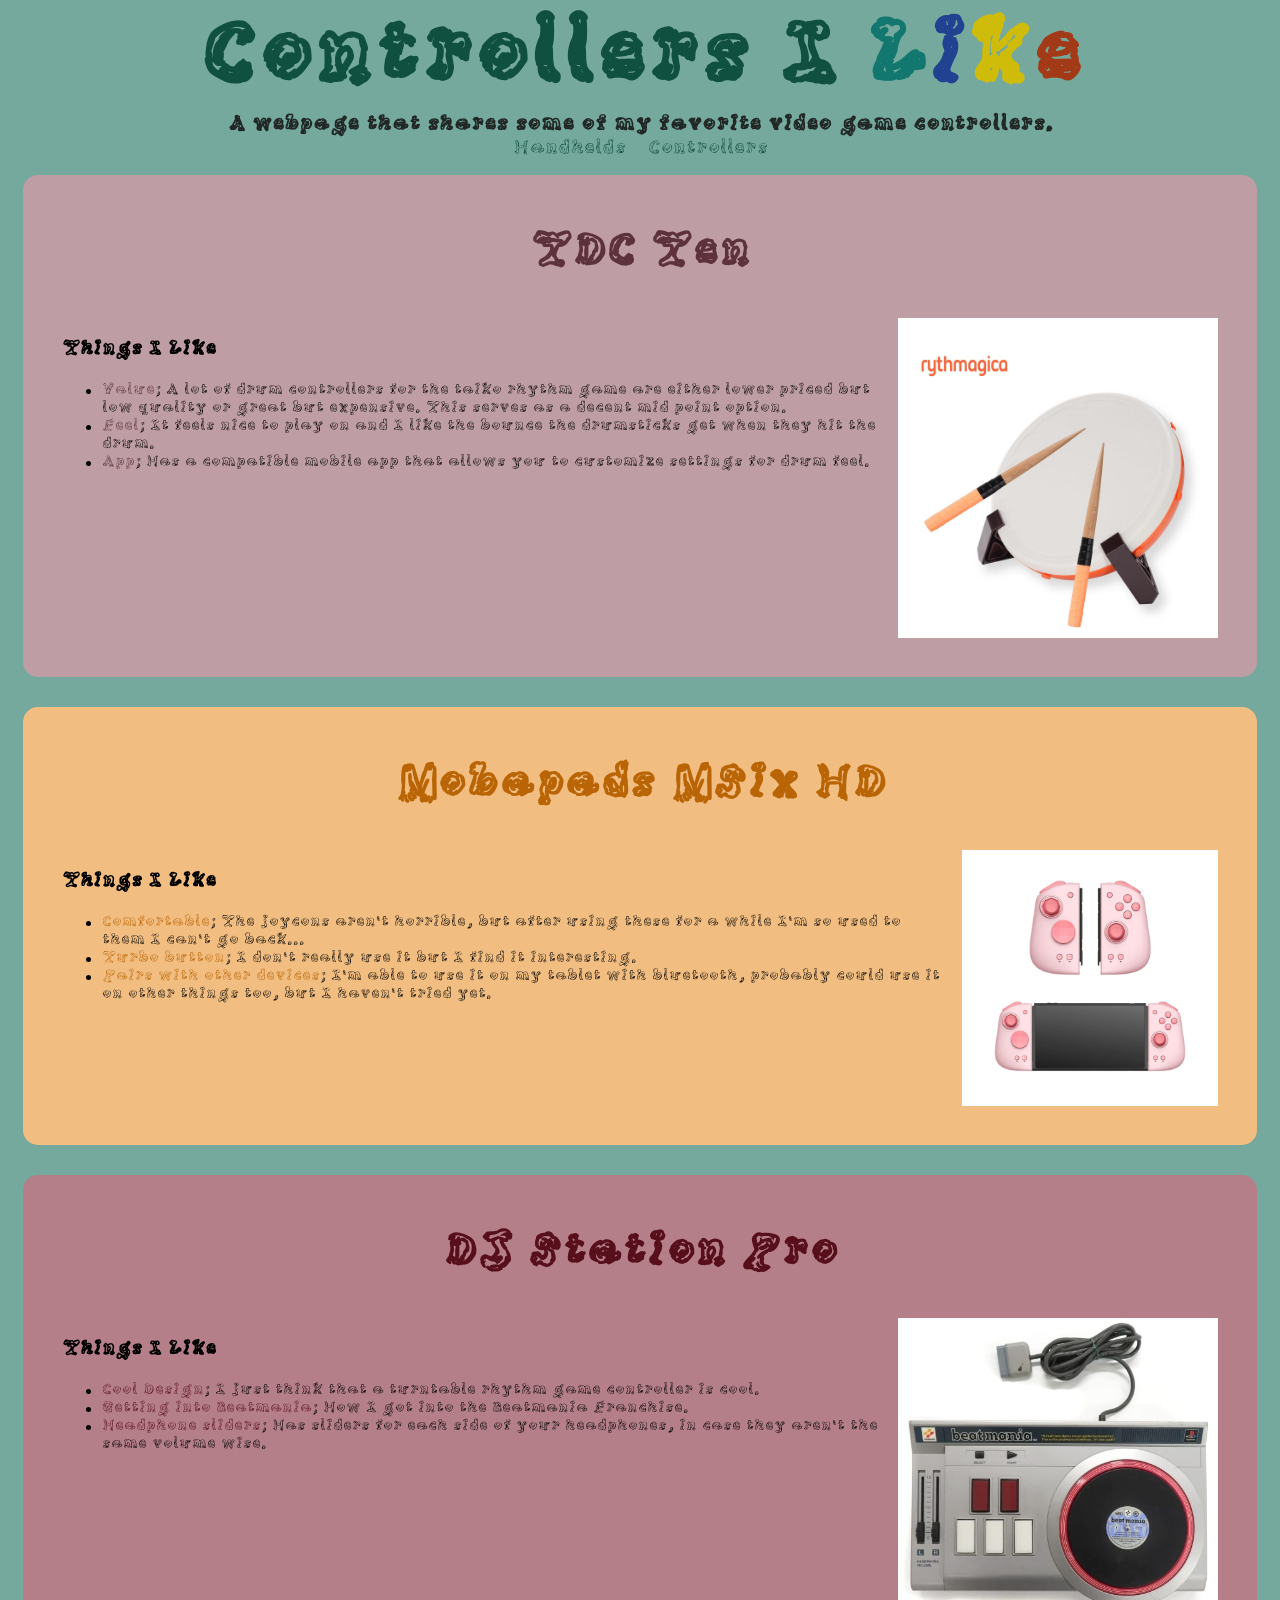
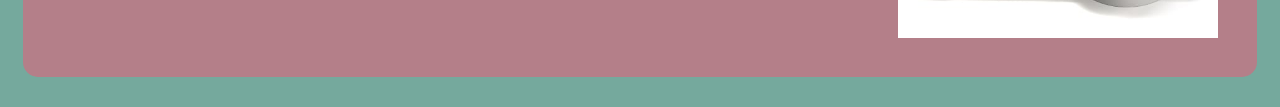
==== controllers.html @ 7a2f0d02 "adding new page" ====
<!DOCTYPE html>
<html>
    <head>
        <link rel="stylesheet" href="style.css">
        <title>Controllers I Like</title>
    </head>

    <body onload="resetNav()">
        <h1 id="title">Controllers I <span id="L">L</span><span id="I">i</span><span id="K">k</span><span id="E">e</span></h1>
        <h2 id="subtitle">A webpage that shares some of my favorite video game controllers.</h2>

        <nav>
            <a id="handheld_link" href="index.html"> Handhelds </a>
            <a id="controller_link" href="controllers.html"> Controllers </a>
        </nav>

        <div class="handheld" id="TDC">
            <h1 class="handheld_title" id="TDC_title">TDC Ten</h1>
        
            <div class="container">
                <div>
                    <h2>Things I Like</h2>
                    <ul>
                        <li><span class="TDC_detail">Value</span>; A lot of drum controllers for the taiko rhythm game are either lower priced but low quality or great but expensive. This serves as a decent mid point option.</li>
                        <li><span class="TDC_detail">Feel</span>; It feels nice to play on and I like the bounce the drumsticks get when they hit the drum.</li>
                        <li><span class="TDC_detail">App</span>; Has a compatible mobile app that allows you to customize settings for drum feel.</li>
                    </ul>
                </div>
        
                <img id="playdate_img" src="images/controllers/tdc10.jpg" alt="Image of the TDC10, a drum controller">
            </div>
        </div>

        <div class="handheld" id="mobapads">
            <h1 id="moba_title" class="handheld_title">Mobapads MSix HD</h1>

            <div class="container">
                <div>
                    <h2>Things I Like</h2>
                    <ul>
                        <li><span class="moba_detail">Comfortable</span>; The joycons aren't horrible, but after using these for a while I'm so used to them I can't go back...</li>
                        <li><span class="moba_detail">Turbo button</span>; I don't really use it but I find it interesting.</li>
                        <li><span class="moba_detail">Pairs with other devices</span>; I'm able to use it on my tablet with bluetooth, probably could use it on other things too, but I haven't tried yet.</li>
                    </ul>
                </div>

                <img id="ds_img" src="images/controllers/mobapads.jpg" alt="Image of pink Mobapads M6 HD, a video game controller for the Nintendo Switch">
            </div>

        </div>

        <div class="handheld" id="DJ">
            <h1 id="DJ_title" class="handheld_title">DJ Station Pro</h1>

            <div class="container">
                <div>
                    <h2>Things I Like</h2>
                    <ul>
                        <li><span class="DJ_detail">Cool Design</span>; I just think that a turntable rhythm game controller is cool.</li>
                        <li><span class="DJ_detail">Getting into Beatmania</span>; How I got into the Beatmania Franchise.</li>
                        <li><span class="DJ_detail">Headphone sliders</span>; Has sliders for each side of your headphones, in case they aren't the same volume wise.</li>
                    </ul> 
                </div>  

                <img id="vita_img" src="images/controllers/dj_station.jpg" alt="Image of the DJ Station Pro, a turntable-styled controller compatible with the Playstation and Playsation 2 Beatmania games">
            </div>
        </div>

        <script src="script.js"></script>
    </body>
</html>
---- style.css ----
@font-face {
    font-family: "mowed_the_dog";
    src: url("fonts/MowedTheDog-Regular.otf") format("opentype");
}

a {
    text-decoration: none;
    font-size: 1.5rem;
    margin: .5rem;
}

a:link {
  color: #105041;
  cursor: auto;
}

a:hover {
    color: rgb(4, 48, 71);
    text-decoration: underline;
}

a:visited {
    color: #4c2464;  
}

a:link:active {
    color: #062989;  
}

li {
    font-size: 1.2rem;
}

.handheld_title {
    text-align: center;
    font-size: 3.5rem;
}

body {
    font-family: "mowed_the_dog", serif;
    background-color: #75A99D;
    color: #000000;
}

nav {
    text-align: center;
}

.handheld {
    border-radius: 15px;
    margin: 15px 15px 30px 15px;
    padding: 15px;
}

.handheld:hover {
    border: 1px solid white;
    box-shadow: 0 16px 32px rgba(0, 0, 0, 0.2);
}

.container {
    display: flex;
    justify-content: center;
    margin: 2%;
}

#ds {
    background-color: #797BA1;
}

#switch {
    background-color: #DB6B5D;
}

#vita {
    background-color: #DCA7BD;
}

#playdate {
    background-color: #E5BA8E;
}

#TDC {
    background-color: #BE9DA4;
}

#DJ {
    background-color: #B47F89;
}

#mobapads {
    background-color: #F1BD81;
}

#play_title, .play_detail {
    color: #7a3f04;
}

#ds_title, .ds_detail {
    color: #151851;
}

#vita_title, .vita_detail {
    color: #632e44;
}

#switch_title, .swtich_detail {
    color: #6b1308;
}

#moba_title, .moba_detail {
    color: rgb(185, 101, 5);
}

#DJ_title, .DJ_detail{
    color: #570f1c;
}

#TDC_title, .TDC_detail{
    color: #5d323c;
}

#playdate_img {
    width: 25vw;
    margin-left: 1rem;
}

#ds_img {
    margin-left: 1rem;
    width: 20vw;
}

#vita_img {
    margin-left: 1rem;
    width: 25vw;
}

#switch_img {
    margin-left: 0.5rem;
    width: 35vw;
}


#title {
    margin: 10px 0 0 0;
    color: #105041;
    text-align: center;
    font-size: clamp(1rem, 15vw, 12vh);
}

#subtitle {
    color: #212826;
    margin: 0 auto;
    text-align: center;
    font-size: clamp(1rem, 2vw, 4vh);
}
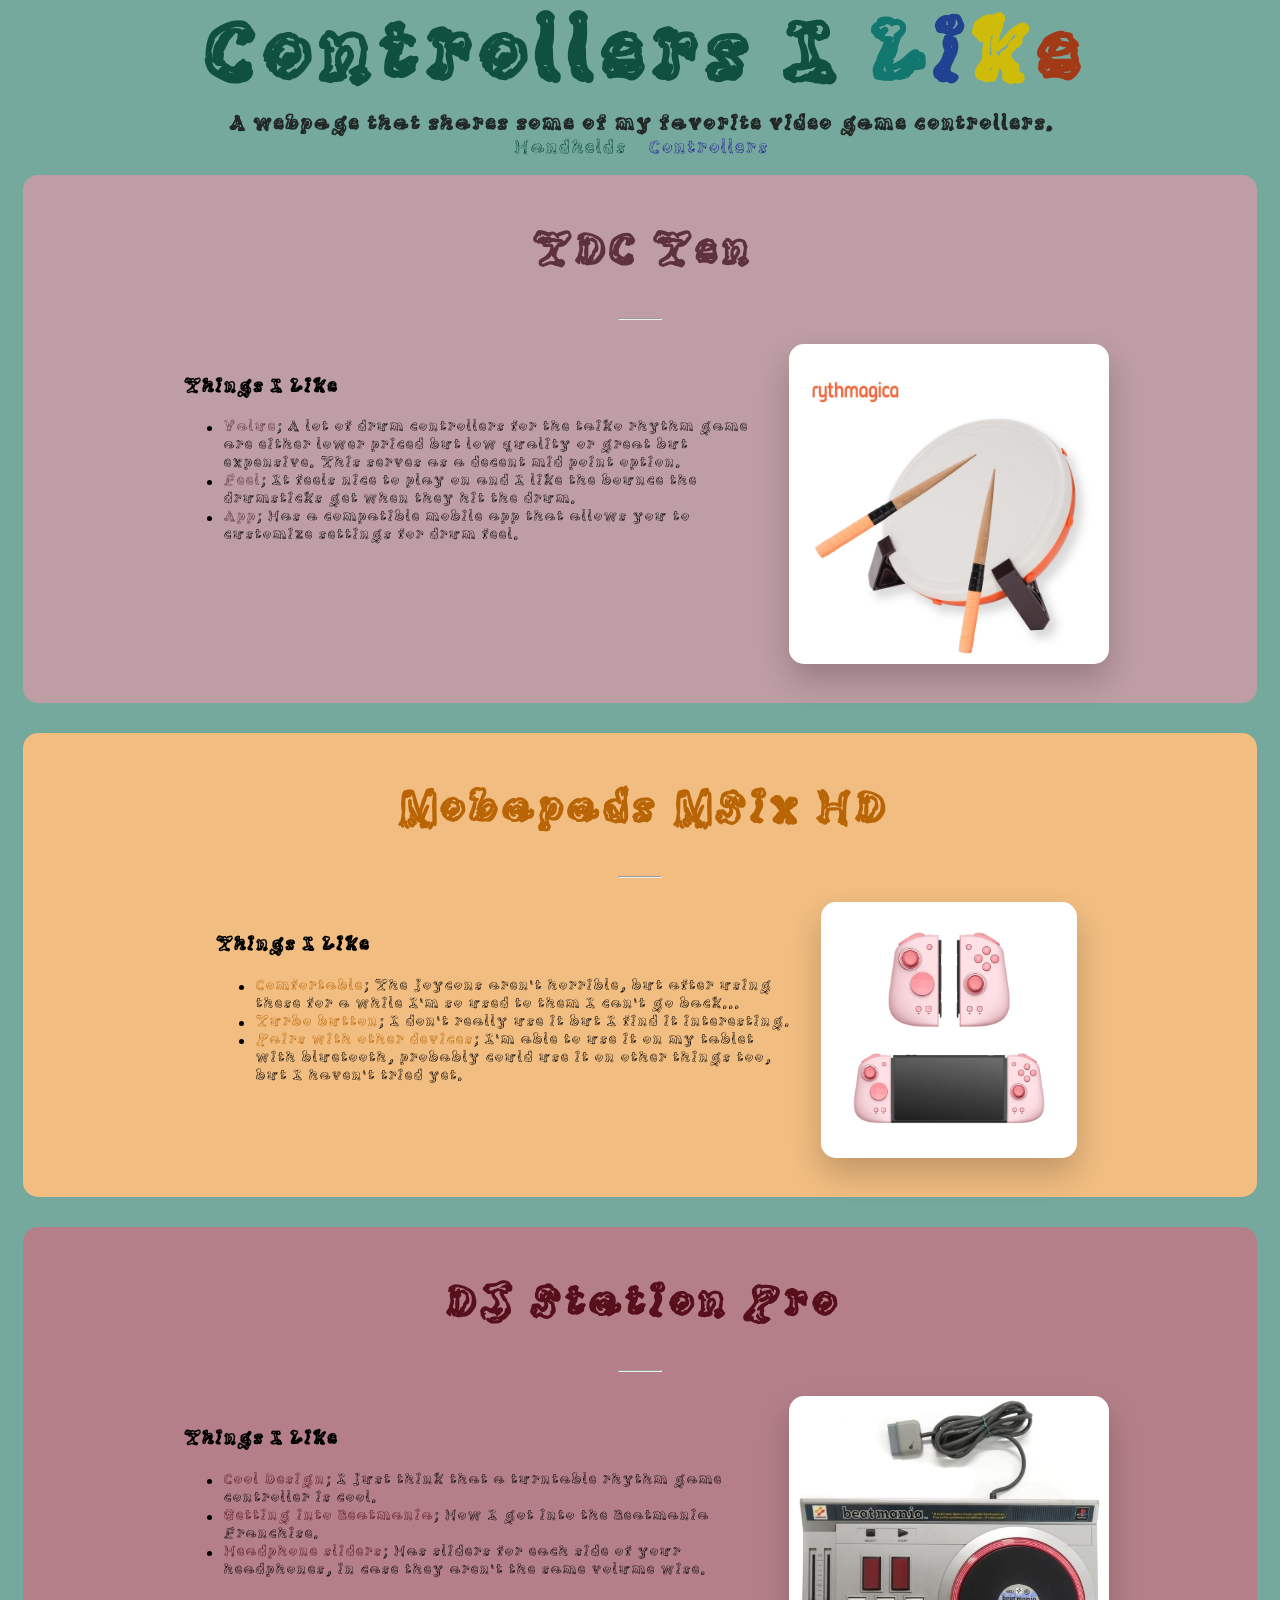
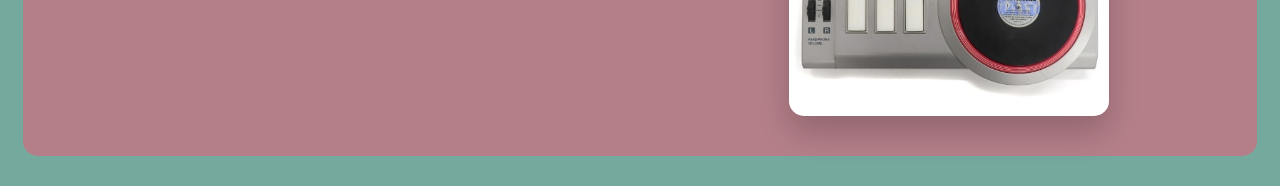
==== commit c8fa7c61: "added nav" ====
--- a/controllers.html
+++ b/controllers.html
@@ -5,20 +5,22 @@
         <title>Controllers I Like</title>
     </head>
 
-    <body onload="resetNav()">
+    <body>
         <h1 id="title">Controllers I <span id="L">L</span><span id="I">i</span><span id="K">k</span><span id="E">e</span></h1>
         <h2 id="subtitle">A webpage that shares some of my favorite video game controllers.</h2>
 
         <nav>
-            <a id="handheld_link" href="index.html"> Handhelds </a>
-            <a id="controller_link" href="controllers.html"> Controllers </a>
+            <a href="index.html"> Handhelds </a>
+            <a id="current" href="controllers.html"> Controllers </a>
         </nav>
 
         <div class="handheld" id="TDC">
             <h1 class="handheld_title" id="TDC_title">TDC Ten</h1>
         
+            <hr class="handheld_sep" id="TDC_sep">
+
             <div class="container">
-                <div>
+                <div class="info">
                     <h2>Things I Like</h2>
                     <ul>
                         <li><span class="TDC_detail">Value</span>; A lot of drum controllers for the taiko rhythm game are either lower priced but low quality or great but expensive. This serves as a decent mid point option.</li>
@@ -27,15 +29,17 @@
                     </ul>
                 </div>
         
-                <img id="playdate_img" src="images/controllers/tdc10.jpg" alt="Image of the TDC10, a drum controller">
+                <img id="playdate_img" class="white_img" src="images/controllers/tdc10.jpg" alt="Image of the TDC10, a drum controller">
             </div>
         </div>
 
         <div class="handheld" id="mobapads">
             <h1 id="moba_title" class="handheld_title">Mobapads MSix HD</h1>
 
+            <hr class="handheld_sep" id="moba_sep">
+
             <div class="container">
-                <div>
+                <div class="info">
                     <h2>Things I Like</h2>
                     <ul>
                         <li><span class="moba_detail">Comfortable</span>; The joycons aren't horrible, but after using these for a while I'm so used to them I can't go back...</li>
@@ -44,7 +48,7 @@
                     </ul>
                 </div>
 
-                <img id="ds_img" src="images/controllers/mobapads.jpg" alt="Image of pink Mobapads M6 HD, a video game controller for the Nintendo Switch">
+                <img id="ds_img" class="white_img" src="images/controllers/mobapads.jpg" alt="Image of pink Mobapads M6 HD, a video game controller for the Nintendo Switch">
             </div>
 
         </div>
@@ -52,8 +56,10 @@
         <div class="handheld" id="DJ">
             <h1 id="DJ_title" class="handheld_title">DJ Station Pro</h1>
 
+            <hr class="handheld_sep" id="DJ_sep">
+
             <div class="container">
-                <div>
+                <div class="info">
                     <h2>Things I Like</h2>
                     <ul>
                         <li><span class="DJ_detail">Cool Design</span>; I just think that a turntable rhythm game controller is cool.</li>
@@ -62,7 +68,7 @@
                     </ul> 
                 </div>  
 
-                <img id="vita_img" src="images/controllers/dj_station.jpg" alt="Image of the DJ Station Pro, a turntable-styled controller compatible with the Playstation and Playsation 2 Beatmania games">
+                <img id="vita_img" class="white_img" src="images/controllers/dj_station.jpg" alt="Image of the DJ Station Pro, a turntable-styled controller compatible with the Playstation and Playsation 2 Beatmania games">
             </div>
         </div>
 
--- a/style.css
+++ b/style.css
@@ -14,17 +14,26 @@
   cursor: auto;
 }
 
+.info {
+    width: 50%;
+    margin: 1%;
+}
+
 a:hover {
     color: rgb(4, 48, 71);
     text-decoration: underline;
 }
 
 a:visited {
-    color: #4c2464;  
+    color: #105041;
 }
 
 a:link:active {
     color: #062989;  
+}
+
+#current {
+    color: #2d2597;
 }
 
 li {
@@ -36,6 +45,10 @@
     font-size: 3.5rem;
 }
 
+.handheld_sep {
+    width: 3.5%;
+}
+
 body {
     font-family: "mowed_the_dog", serif;
     background-color: #75A99D;
@@ -44,6 +57,23 @@
 
 nav {
     text-align: center;
+}
+
+.white_img {
+    border-radius: 15px;
+    box-shadow: 0 16px 32px rgba(0, 0, 0, 0.2);
+}
+
+.white_img {
+    transition: transform 0.5s;
+}
+
+.white_img:hover {
+    transform: scale(1.2) rotate(10deg);
+}
+
+.oth_img:hover {
+    transform: scale(1.05);
 }
 
 .handheld {
@@ -91,31 +121,31 @@
     background-color: #F1BD81;
 }
 
-#play_title, .play_detail {
+#play_title, .play_detail, #play_sep {
     color: #7a3f04;
 }
 
-#ds_title, .ds_detail {
+#ds_title, .ds_detail, #ds_sep {
     color: #151851;
 }
 
-#vita_title, .vita_detail {
+#vita_title, .vita_detail, #vita_sep {
     color: #632e44;
 }
 
-#switch_title, .swtich_detail {
+#switch_title, .swtich_detail, #switch_sep {
     color: #6b1308;
 }
 
-#moba_title, .moba_detail {
+#moba_title, .moba_detail, #moba_sep {
     color: rgb(185, 101, 5);
 }
 
-#DJ_title, .DJ_detail{
+#DJ_title, .DJ_detail, #DJ_sep{
     color: #570f1c;
 }
 
-#TDC_title, .TDC_detail{
+#TDC_title, .TDC_detail, #TDC_sep {
     color: #5d323c;
 }
 
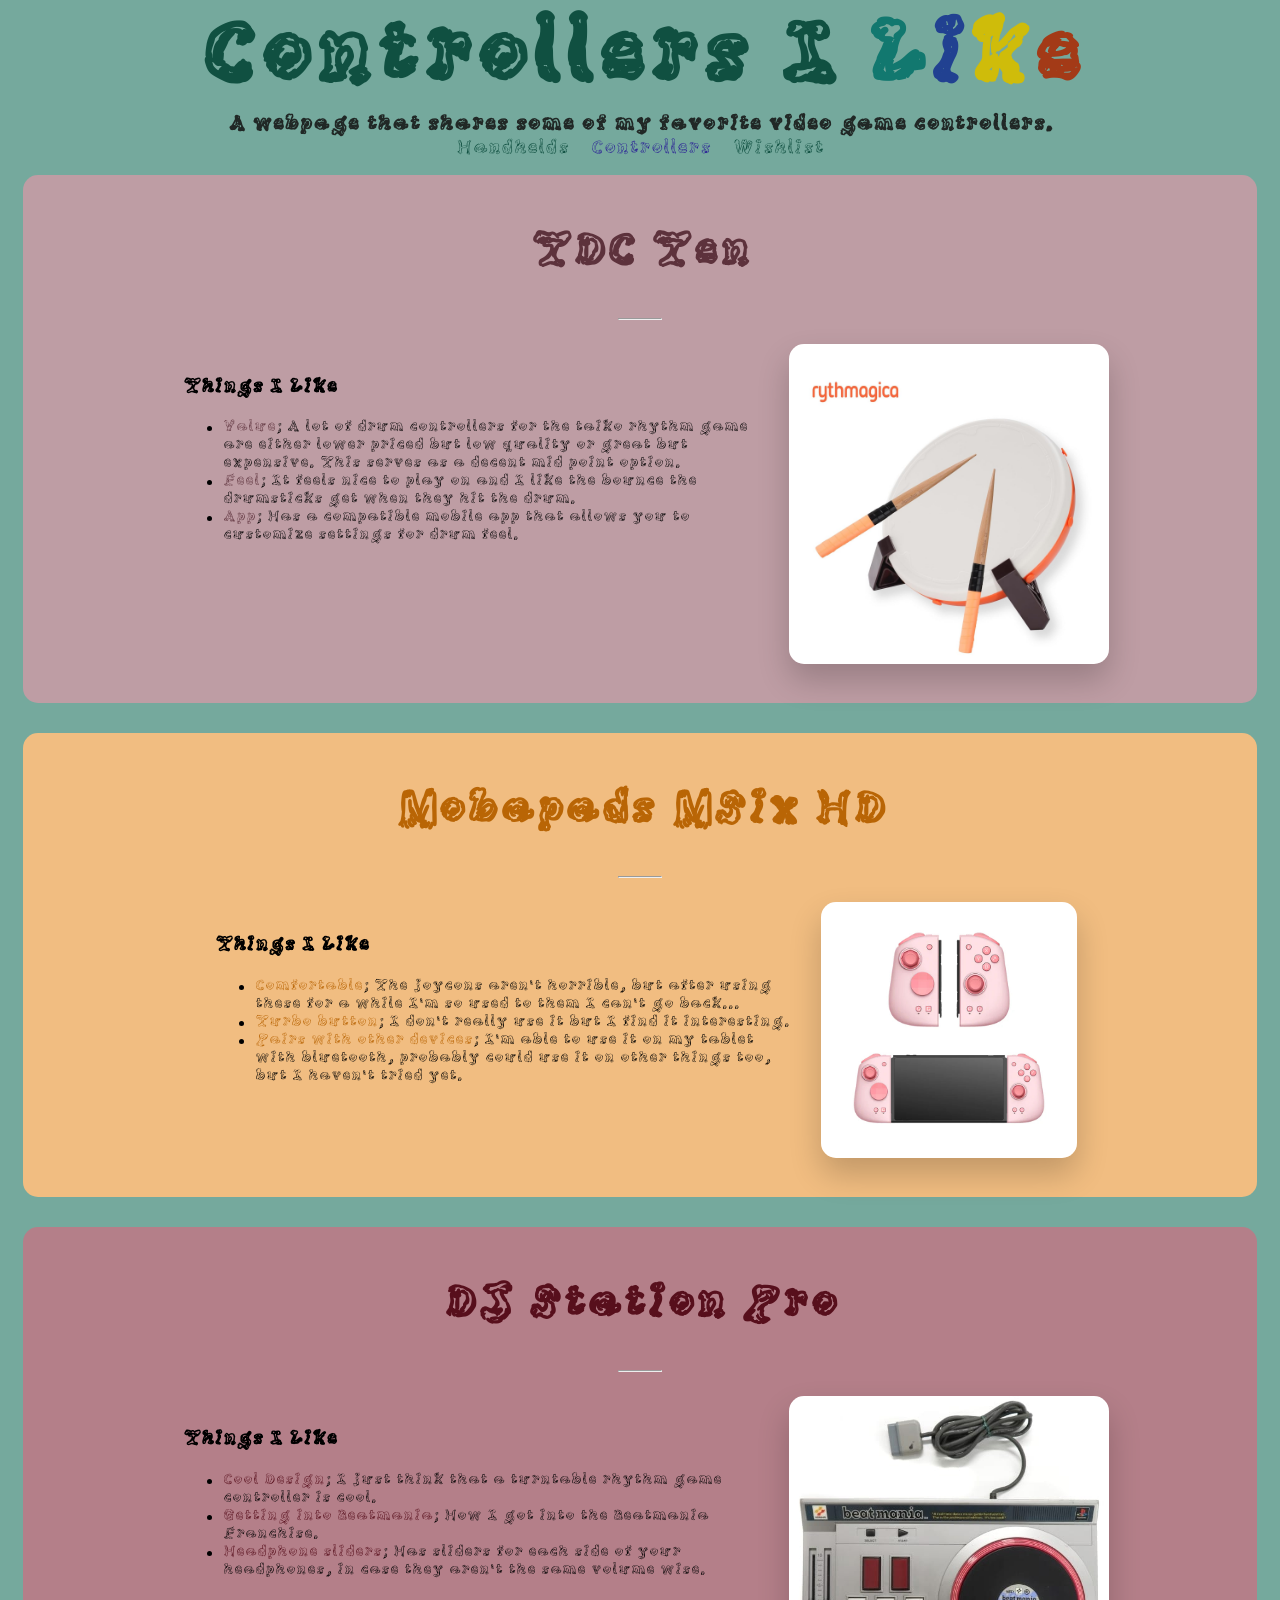
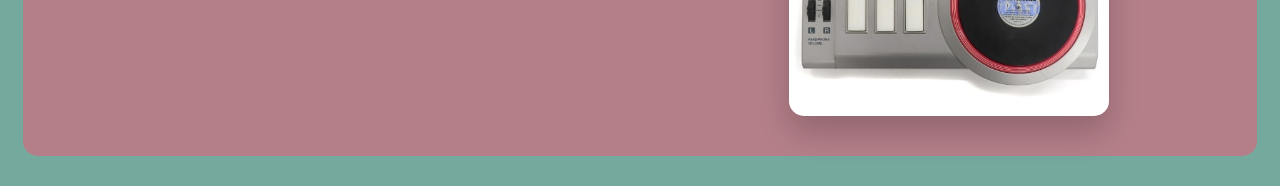
==== commit ed12f41f: "adding wants page" ====
--- a/controllers.html
+++ b/controllers.html
@@ -12,6 +12,7 @@
         <nav>
             <a href="index.html"> Handhelds </a>
             <a id="current" href="controllers.html"> Controllers </a>
+            <a href="wants.html"> Wishlist </a>
         </nav>
 
         <div class="handheld" id="TDC">
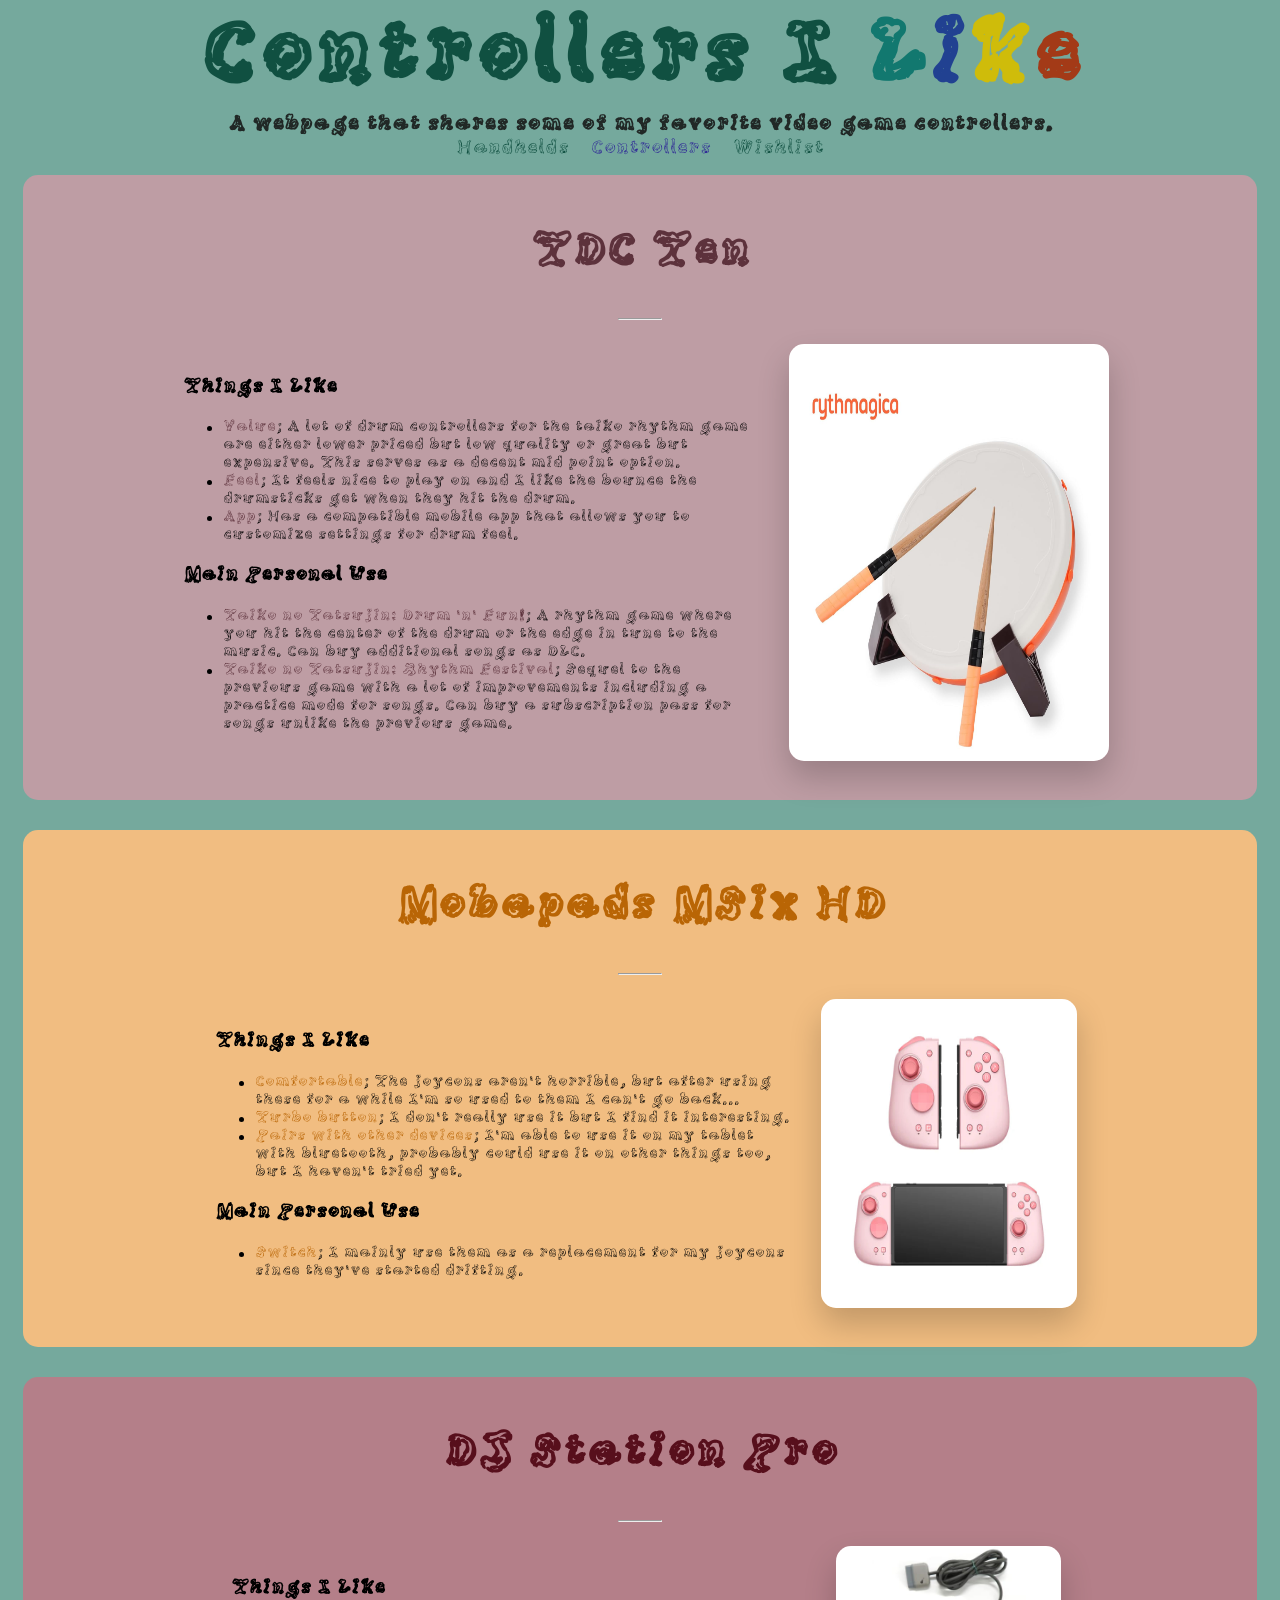
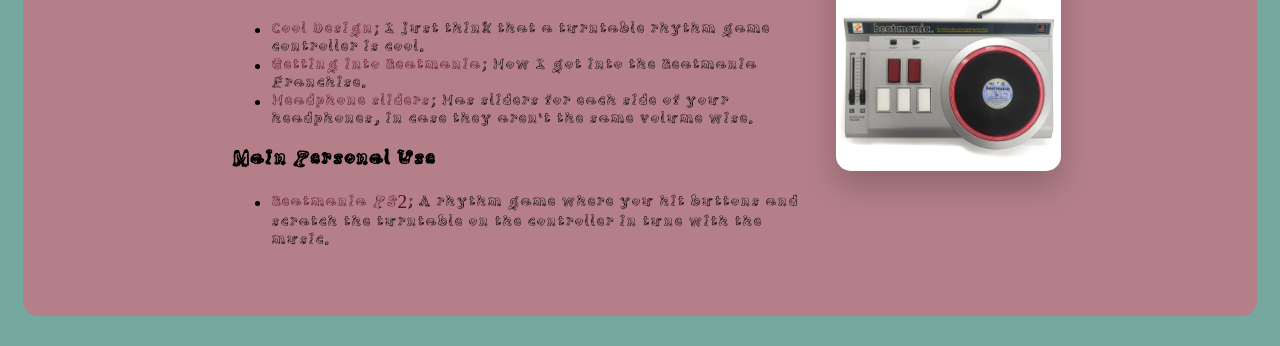
==== commit 7bfc30c9: "continue wants page work" ====
--- a/controllers.html
+++ b/controllers.html
@@ -10,9 +10,9 @@
         <h2 id="subtitle">A webpage that shares some of my favorite video game controllers.</h2>
 
         <nav>
-            <a href="index.html"> Handhelds </a>
-            <a id="current" href="controllers.html"> Controllers </a>
-            <a href="wants.html"> Wishlist </a>
+            <a class="nav_a" href="index.html"> Handhelds </a>
+            <a class="nav_a" id="current" href="controllers.html"> Controllers </a>
+            <a class="nav_a" href="wants.html"> Wishlist </a>
         </nav>
 
         <div class="handheld" id="TDC">
@@ -27,6 +27,11 @@
                         <li><span class="TDC_detail">Value</span>; A lot of drum controllers for the taiko rhythm game are either lower priced but low quality or great but expensive. This serves as a decent mid point option.</li>
                         <li><span class="TDC_detail">Feel</span>; It feels nice to play on and I like the bounce the drumsticks get when they hit the drum.</li>
                         <li><span class="TDC_detail">App</span>; Has a compatible mobile app that allows you to customize settings for drum feel.</li>
+                    </ul>
+                    <h2>Main Personal Use</h2>
+                    <ul>
+                        <li><span class="TDC_detail">Taiko no Tatsujin: Drum 'n' Fun!</span>; A rhythm game where you hit the center of the drum or the edge in tune to the music. Can buy additional songs as DLC.</li>
+                        <li><span class="TDC_detail">Taiko no Tatsujin: Rhythm Festival</span>; Sequel to the previous game with a lot of improvements including a practice mode for songs. Can buy a subscription pass for songs unlike the previous game.</li>
                     </ul>
                 </div>
         
@@ -46,6 +51,10 @@
                         <li><span class="moba_detail">Comfortable</span>; The joycons aren't horrible, but after using these for a while I'm so used to them I can't go back...</li>
                         <li><span class="moba_detail">Turbo button</span>; I don't really use it but I find it interesting.</li>
                         <li><span class="moba_detail">Pairs with other devices</span>; I'm able to use it on my tablet with bluetooth, probably could use it on other things too, but I haven't tried yet.</li>
+                    </ul>
+                    <h2>Main Personal Use</h2>
+                    <ul>
+                        <li><span class="moba_detail">Switch</span>; I mainly use them as a replacement for my joycons since they've started drifting.</li>
                     </ul>
                 </div>
 
@@ -67,6 +76,10 @@
                         <li><span class="DJ_detail">Getting into Beatmania</span>; How I got into the Beatmania Franchise.</li>
                         <li><span class="DJ_detail">Headphone sliders</span>; Has sliders for each side of your headphones, in case they aren't the same volume wise.</li>
                     </ul> 
+                    <h2>Main Personal Use</h2>
+                    <ul>
+                        <li><span class="DJ_detail">Beatmania PS2</span>; A rhythm game where you hit buttons and scratch the turntable on the controller in tune with the music.</li>
+                    </ul>
                 </div>  
 
                 <img id="vita_img" class="white_img" src="images/controllers/dj_station.jpg" alt="Image of the DJ Station Pro, a turntable-styled controller compatible with the Playstation and Playsation 2 Beatmania games">
--- a/style.css
+++ b/style.css
@@ -3,13 +3,13 @@
     src: url("fonts/MowedTheDog-Regular.otf") format("opentype");
 }
 
-a {
+.nav_a {
     text-decoration: none;
     font-size: 1.5rem;
     margin: .5rem;
 }
 
-a:link {
+.nav_a:link {
   color: #105041;
   cursor: auto;
 }
@@ -19,16 +19,16 @@
     margin: 1%;
 }
 
-a:hover {
+.nav_a:hover {
     color: rgb(4, 48, 71);
     text-decoration: underline;
 }
 
-a:visited {
+.nav_a:visited {
     color: #105041;
 }
 
-a:link:active {
+.nav_a:link:active {
     color: #062989;  
 }
 
@@ -74,6 +74,8 @@
 
 .oth_img:hover {
     transform: scale(1.05);
+    animation: shake 0.5s;
+    animation-iteration-count: infinite;
 }
 
 .handheld {
@@ -117,6 +119,26 @@
     background-color: #B47F89;
 }
 
+#sdvx {
+    background-color: #ccee6f;
+}
+
+#fishing {
+    background-color: #3463ee;
+}
+
+#flipper {
+    background-color: #9b6b9f;
+}
+
+#racing {
+    background-color: #c68ba2;
+}
+
+#vr {
+    background-color: #f7bb53;
+}
+
 #mobapads {
     background-color: #F1BD81;
 }
@@ -147,6 +169,26 @@
 
 #TDC_title, .TDC_detail, #TDC_sep {
     color: #5d323c;
+}
+
+#sdvx_title, .sdvx_detail, #sdvx_sep {
+    color: #6d8726;
+}
+
+#fishing_title, .fishing_detail, #fishing_sep {
+    color: #0c2571;
+}
+
+#flipper_title, .flipper_detail, #flipper_sep {
+    color: #4a1f4e;
+}
+
+#racing_title, .racing_detail, #racing_sep {
+    color: #582036;
+}
+
+#vr_title, .vr_detail, #vr_sep {
+    color: #885b0d;
 }
 
 #playdate_img {
@@ -161,12 +203,22 @@
 
 #vita_img {
     margin-left: 1rem;
-    width: 25vw;
+    height: 25vh;
 }
 
 #switch_img {
     margin-left: 0.5rem;
-    width: 35vw;
+    height: 35vh;
+}
+
+#sdvx_img {
+    margin-left: 0.5rem;
+    width: 50vw;
+}
+
+#racing_img {
+    margin-left: 0.5rem;
+    width: 40vw;
 }
 
 
@@ -182,4 +234,17 @@
     margin: 0 auto;
     text-align: center;
     font-size: clamp(1rem, 2vw, 4vh);
-}+}
+
+@keyframes shake {
+  0% { transform: translate(1px, 1px) rotate(0deg); }
+  10% { transform: translate(-1px, -2px) rotate(-1deg); }
+  20% { transform: translate(-3px, 0px) rotate(1deg); }
+  30% { transform: translate(3px, 2px) rotate(0deg); }
+  40% { transform: translate(1px, -1px) rotate(1deg); }
+  50% { transform: translate(-1px, 2px) rotate(-1deg); }
+  60% { transform: translate(-3px, 1px) rotate(0deg); }
+  70% { transform: translate(3px, 1px) rotate(-1deg); }
+  80% { transform: translate(-1px, -1px) rotate(1deg); }
+  90% { transform: translate(1px, 2px) rotate(0deg); }
+  100% { transform: translate(1px, -2px) rotate(-1deg); }
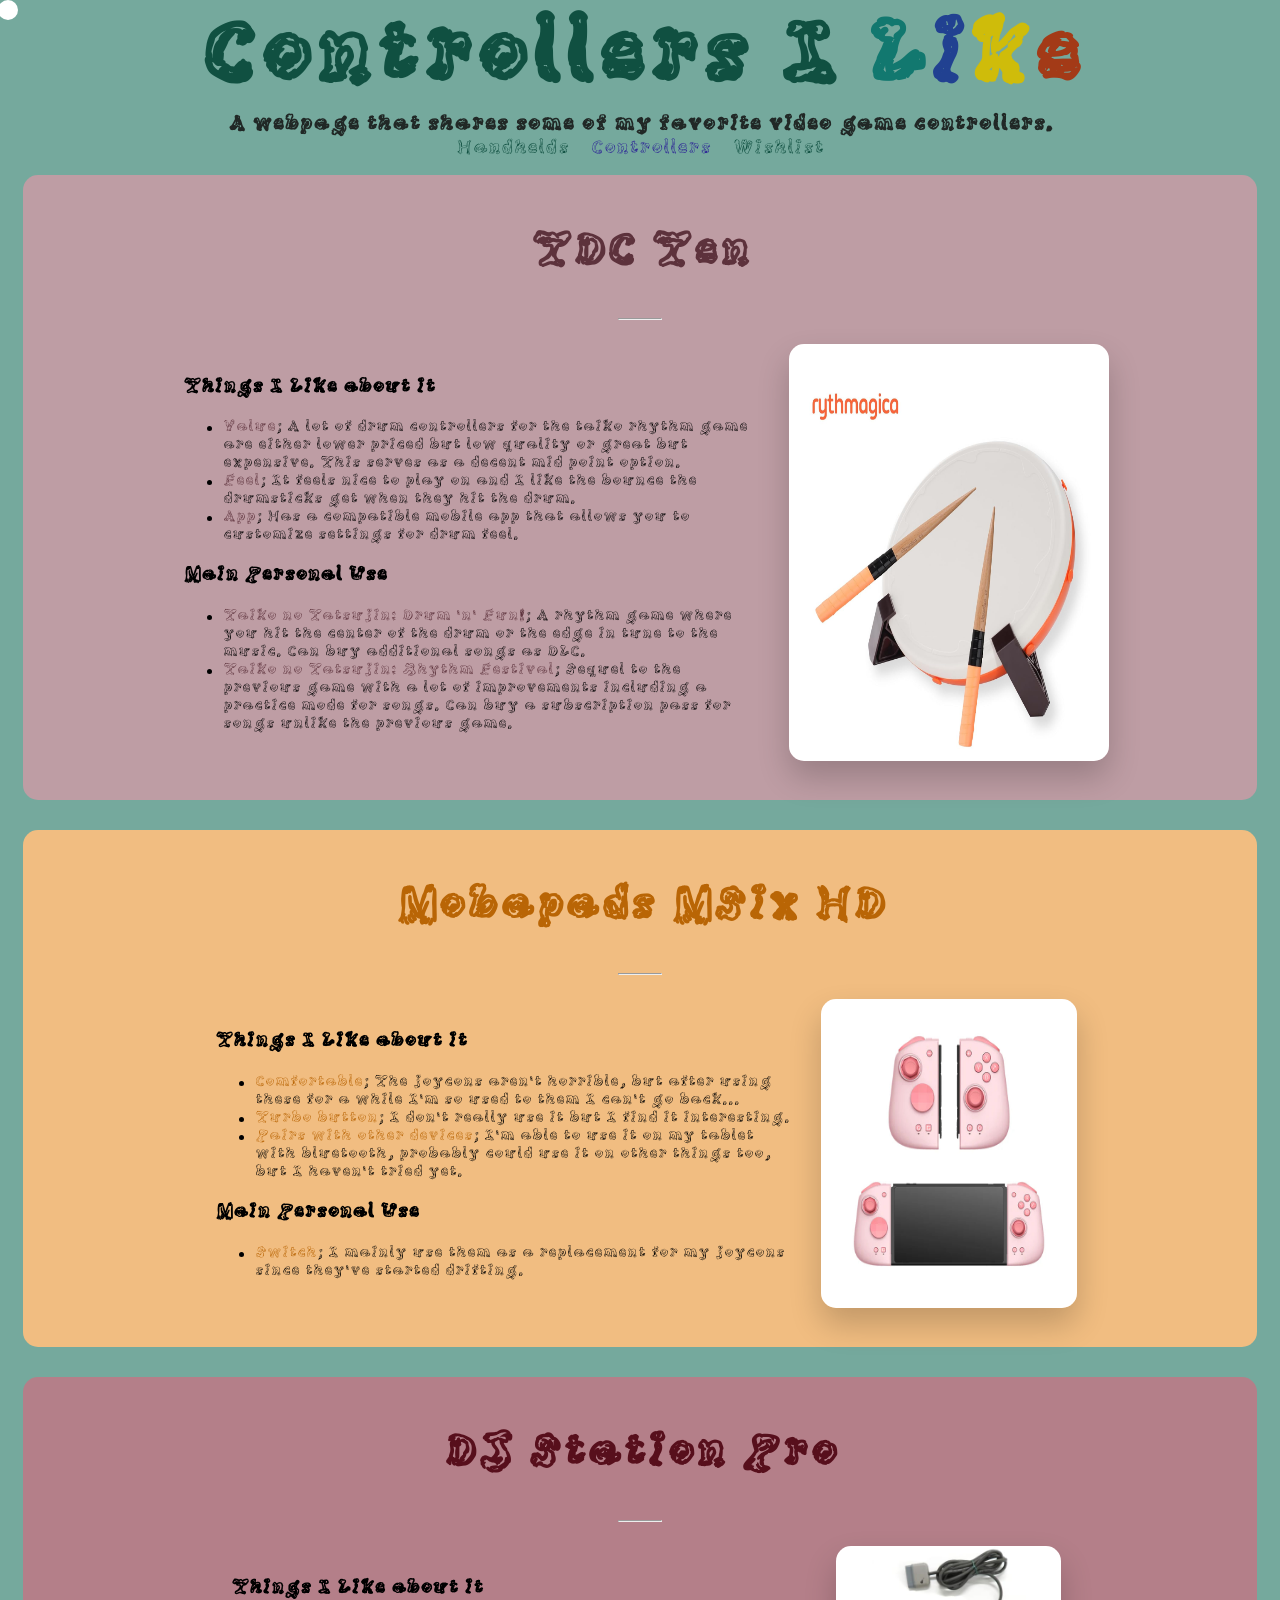
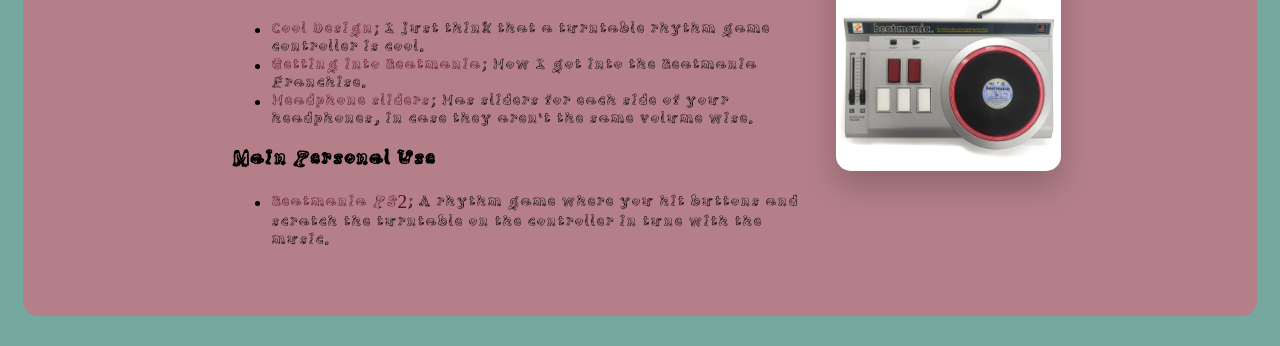
==== commit 25c369ed: "working on cursor" ====
--- a/controllers.html
+++ b/controllers.html
@@ -6,6 +6,8 @@
     </head>
 
     <body>
+        <div class="cursor" id="cursor"></div>
+
         <h1 id="title">Controllers I <span id="L">L</span><span id="I">i</span><span id="K">k</span><span id="E">e</span></h1>
         <h2 id="subtitle">A webpage that shares some of my favorite video game controllers.</h2>
 
@@ -22,7 +24,7 @@
 
             <div class="container">
                 <div class="info">
-                    <h2>Things I Like</h2>
+                    <h2>Things I Like about it</h2>
                     <ul>
                         <li><span class="TDC_detail">Value</span>; A lot of drum controllers for the taiko rhythm game are either lower priced but low quality or great but expensive. This serves as a decent mid point option.</li>
                         <li><span class="TDC_detail">Feel</span>; It feels nice to play on and I like the bounce the drumsticks get when they hit the drum.</li>
@@ -46,7 +48,7 @@
 
             <div class="container">
                 <div class="info">
-                    <h2>Things I Like</h2>
+                    <h2>Things I Like about it</h2>
                     <ul>
                         <li><span class="moba_detail">Comfortable</span>; The joycons aren't horrible, but after using these for a while I'm so used to them I can't go back...</li>
                         <li><span class="moba_detail">Turbo button</span>; I don't really use it but I find it interesting.</li>
@@ -70,7 +72,7 @@
 
             <div class="container">
                 <div class="info">
-                    <h2>Things I Like</h2>
+                    <h2>Things I Like about it</h2>
                     <ul>
                         <li><span class="DJ_detail">Cool Design</span>; I just think that a turntable rhythm game controller is cool.</li>
                         <li><span class="DJ_detail">Getting into Beatmania</span>; How I got into the Beatmania Franchise.</li>
--- a/style.css
+++ b/style.css
@@ -1,6 +1,19 @@
 @font-face {
     font-family: "mowed_the_dog";
     src: url("fonts/MowedTheDog-Regular.otf") format("opentype");
+}
+
+.cursor {
+    visibility: hidden;
+    width: 20px;
+    height: 20px;
+    background-color: #ffffff;
+    border-radius: 50%;
+    position:absolute;
+    transform: translate(-50%, -50%);
+    pointer-events: none;
+    transition: transform 0.05s ease-out;
+    box-shadow: 0 0 15 rgba(rgb(37, 34, 34), green, blue, alpha);
 }
 
 .nav_a {
